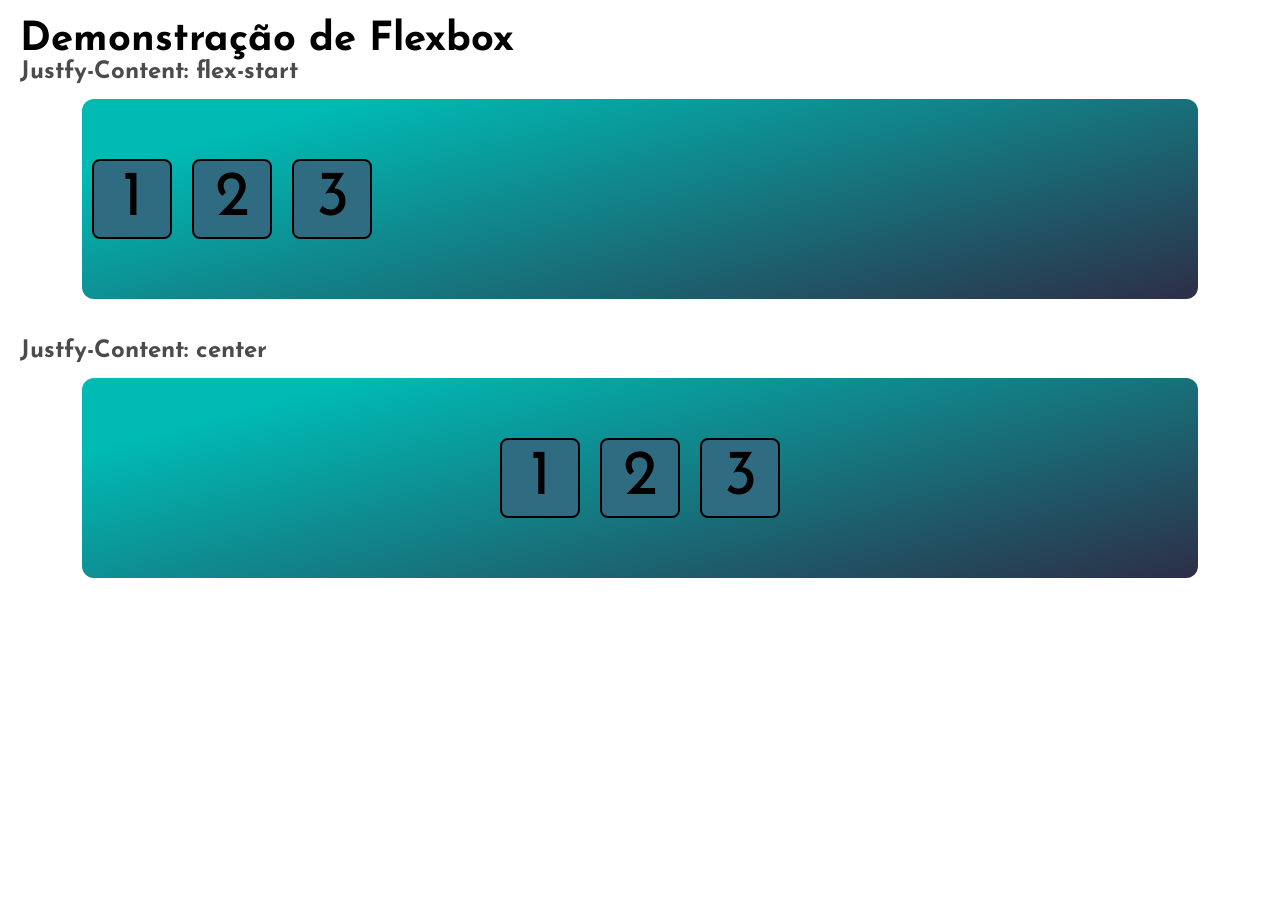
==== index.html @ 95556910 "criação da sessão justify center" ====
<!DOCTYPE html>
<html lang="pt-Br">
<head>
    <meta charset="UTF-8">
    <meta name="viewport" content="width=device-width, initial-scale=1.0">
    <title>Aula LIMA</title>
    <link rel="stylesheet" href="assets/styles/index.css">
</head>
<body>
    <h1>Demonstração de Flexbox</h1>

    <section>
        <h2>Justfy-Content: flex-start</h2>

        <div class="flex-container">
            <div class="flex-item">1</div>
            <div class="flex-item">2</div>
            <div class="flex-item">3</div>
        </div>
    </section>
   
    <section>
        <h2>Justfy-Content: center</h2>
    
        <div class="flex-container justify-center">
            <div class="flex-item">1</div>
            <div class="flex-item">2</div>
            <div class="flex-item">3</div>
        </div>
    </section>
</body>
</html>
---- assets/styles/index.css ----
@import url('https://fonts.googleapis.com/css2?family=Josefin+Sans:ital,wght@0,100..700;1,100..700&family=Roboto:ital,wght@0,100..900;1,100..900&display=swap');

*{
    margin: 0;
    padding: 0;
    box-sizing: border-box;
}

body {
    font-family:"Josefin Sans", sans-serif ;
    padding: 20px;
}

h1{
    font-size: 2.5rem;
}

section{
    margin-bottom: 40px ;
}

h2{
    margin-bottom: 15px;
    color: rgb(75, 75, 75);
}

.flex-container{
    width: 90%;
    height: 200px;
    background-image: linear-gradient(165deg,  #00BAB4 15% ,#2D2E47 100%);
    margin: 0 auto 20px;
    display: flex;
    justify-content: flex-start;
    align-items: center;
    border-radius: 12px;
}

.flex-item{
    width: 80px;
    height: 80px;
    background-color:  #2F6C82; 
    border: 2px solid black;
    color: black;
    display: flex;
    justify-content: center;
    align-items: center;
    border-radius: 8px;
    margin: 10px;
    font-size: 4rem;
}

.justify-center {
    justify-content: center;
}
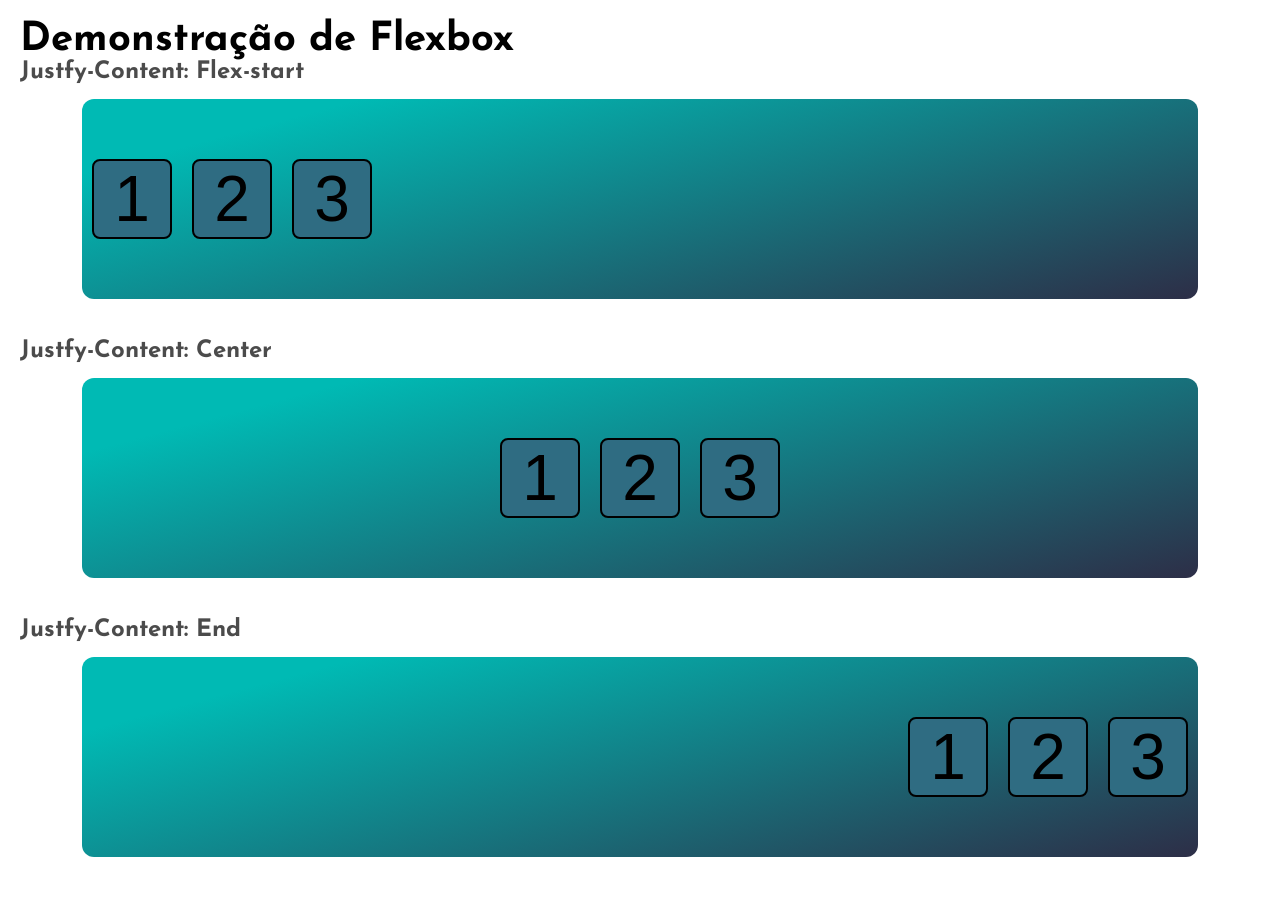
==== commit 22390ea7: "Crição sessão justify Flex-end" ====
--- a/index.html
+++ b/index.html
@@ -10,7 +10,7 @@
     <h1>Demonstração de Flexbox</h1>
 
     <section>
-        <h2>Justfy-Content: flex-start</h2>
+        <h2>Justfy-Content: Flex-start</h2>
 
         <div class="flex-container">
             <div class="flex-item">1</div>
@@ -20,7 +20,7 @@
     </section>
    
     <section>
-        <h2>Justfy-Content: center</h2>
+        <h2>Justfy-Content: Center</h2>
     
         <div class="flex-container justify-center">
             <div class="flex-item">1</div>
@@ -28,5 +28,15 @@
             <div class="flex-item">3</div>
         </div>
     </section>
+
+    <section>
+        <h2>Justfy-Content: End</h2>
+    
+        <div class="flex-container justify-end">
+            <div class="flex-item">1</div>
+            <div class="flex-item">2</div>
+            <div class="flex-item">3</div>
+        </div>
+    </section>
 </body>
 </html>
--- a/assets/styles/index.css
+++ b/assets/styles/index.css
@@ -1,4 +1,5 @@
 @import url('https://fonts.googleapis.com/css2?family=Josefin+Sans:ital,wght@0,100..700;1,100..700&family=Roboto:ital,wght@0,100..900;1,100..900&display=swap');
+@import url('https://fonts.googleapis.com/css2?family=Josefin+Sans:ital,wght@0,100..700;1,100..700&family=Permanent+Marker&family=Roboto:ital,wght@0,100..900;1,100..900&display=swap');
 
 *{
     margin: 0;
@@ -47,8 +48,13 @@
     border-radius: 8px;
     margin: 10px;
     font-size: 4rem;
+    font-family:Arial, Helvetica, sans-serif;
 }
 
 .justify-center {
     justify-content: center;
-}+}
+.justify-end {
+    justify-content:end;
+}
+
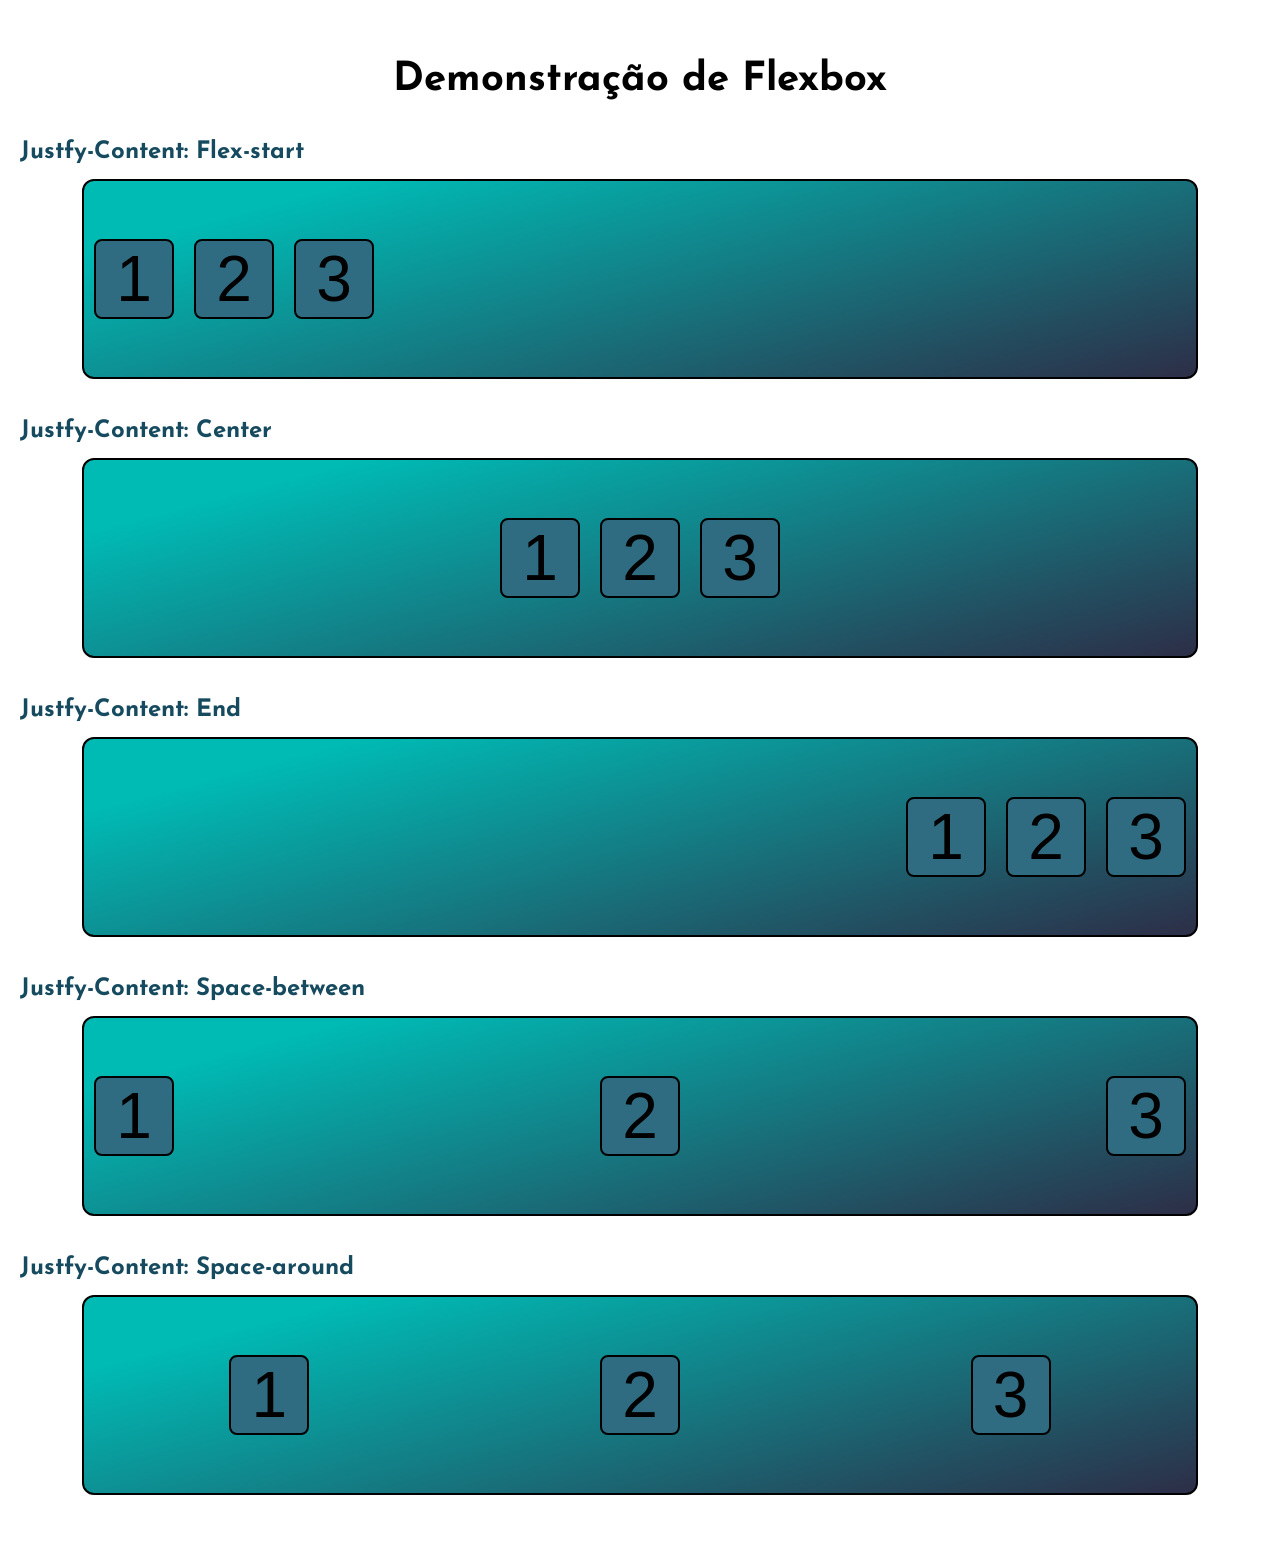
==== commit 339dc6a5: "criação justify around e between" ====
--- a/index.html
+++ b/index.html
@@ -38,5 +38,25 @@
             <div class="flex-item">3</div>
         </div>
     </section>
+
+    <section>
+        <h2>Justfy-Content: Space-between</h2>
+    
+        <div class="flex-container justify-between">
+            <div class="flex-item">1</div>
+            <div class="flex-item">2</div>
+            <div class="flex-item">3</div>
+        </div>
+    </section>
+
+    <section>
+        <h2>Justfy-Content: Space-around</h2>
+    
+        <div class="flex-container justify-around">
+            <div class="flex-item">1</div>
+            <div class="flex-item">2</div>
+            <div class="flex-item">3</div>
+        </div>
+    </section>
 </body>
 </html>
--- a/assets/styles/index.css
+++ b/assets/styles/index.css
@@ -10,10 +10,13 @@
 body {
     font-family:"Josefin Sans", sans-serif ;
     padding: 20px;
+ 
 }
 
 h1{
     font-size: 2.5rem;
+    text-align: center;
+    margin: 2.5rem;
 }
 
 section{
@@ -22,7 +25,7 @@
 
 h2{
     margin-bottom: 15px;
-    color: rgb(75, 75, 75);
+    color:#164a5e;
 }
 
 .flex-container{
@@ -34,6 +37,7 @@
     justify-content: flex-start;
     align-items: center;
     border-radius: 12px;
+    border: 2px solid black;
 }
 
 .flex-item{
@@ -58,3 +62,10 @@
     justify-content:end;
 }
 
+.justify-between{
+    justify-content: space-between;
+}
+
+.justify-around{
+    justify-content: space-around;
+}
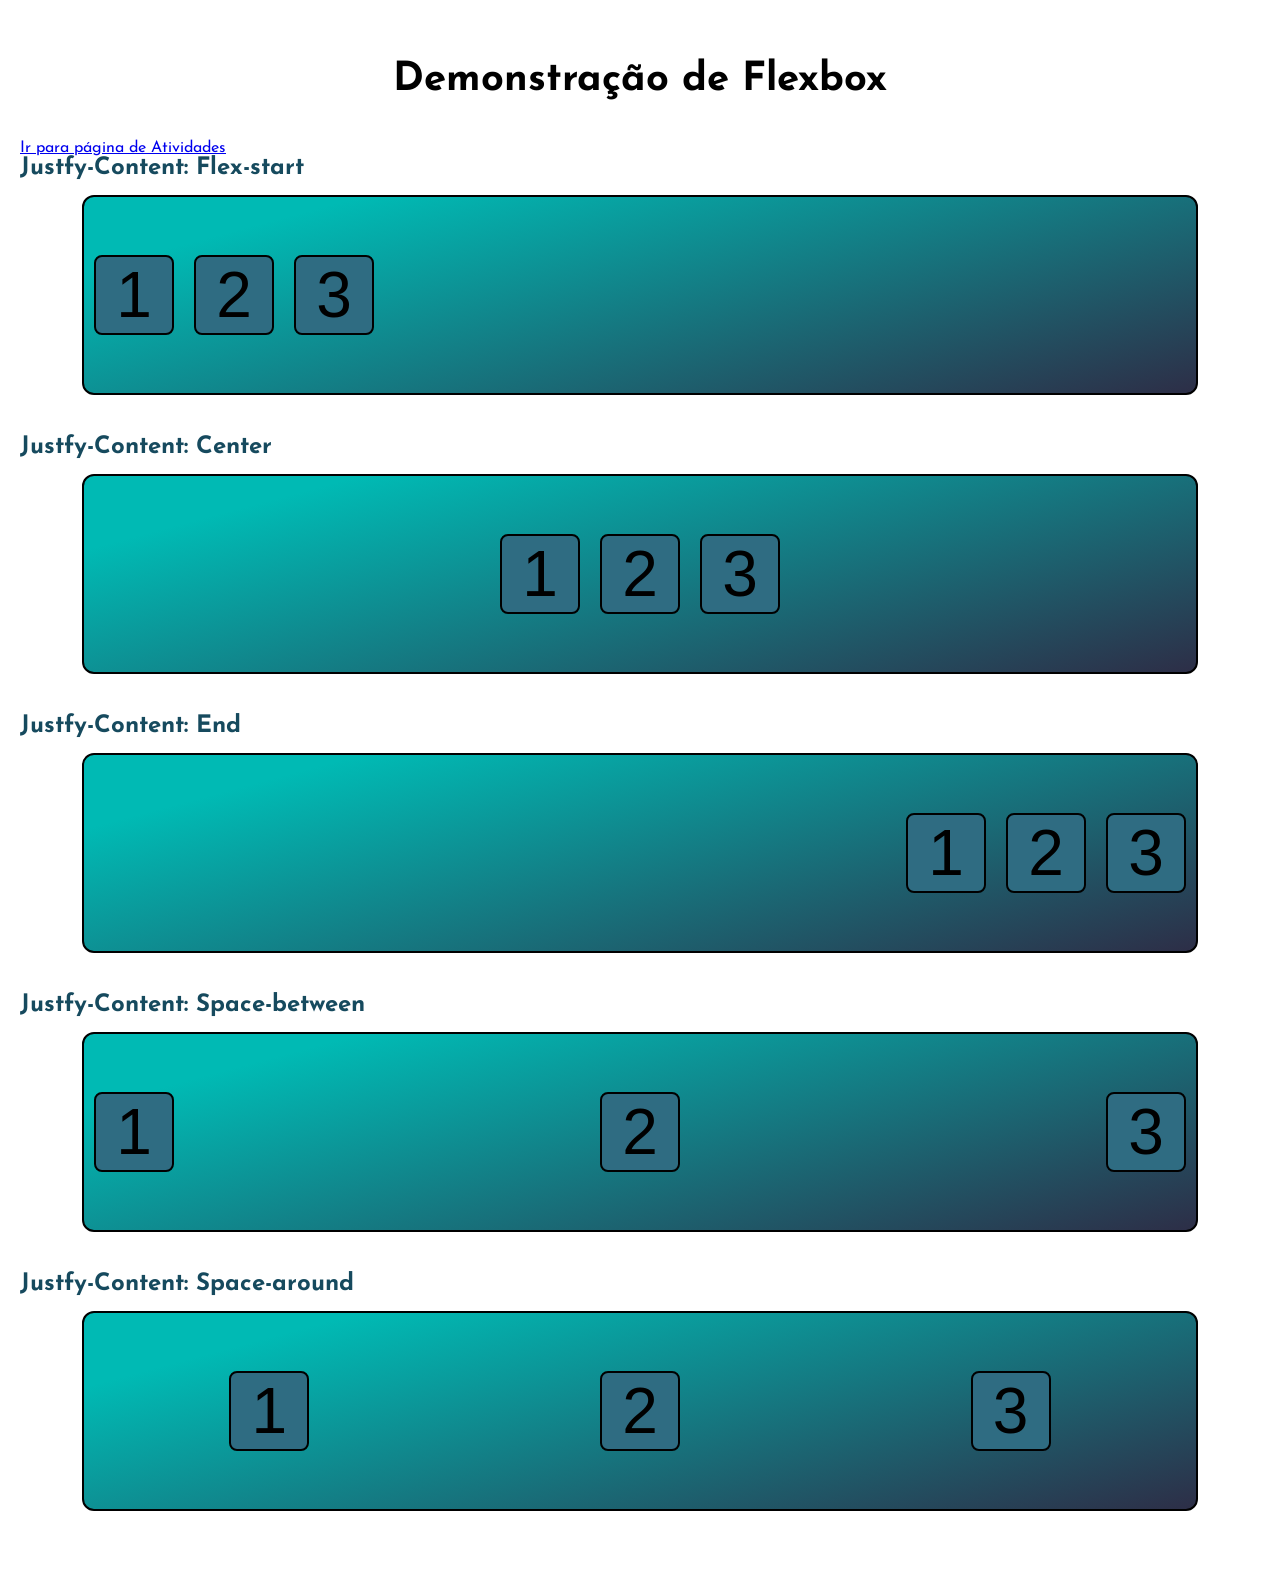
==== commit b3e64f65: "cira link de navegação entre páginas" ====
--- a/index.html
+++ b/index.html
@@ -8,6 +8,10 @@
 </head>
 <body>
     <h1>Demonstração de Flexbox</h1>
+
+    <div>
+        <a href="pages/atividades.html">Ir para página de Atividades</a>
+    </div>
 
     <section>
         <h2>Justfy-Content: Flex-start</h2>
--- a/assets/styles/index.css
+++ b/assets/styles/index.css
@@ -5,6 +5,10 @@
     margin: 0;
     padding: 0;
     box-sizing: border-box;
+}
+
+.navegacao {
+    text-decoration: none;
 }
 
 body {
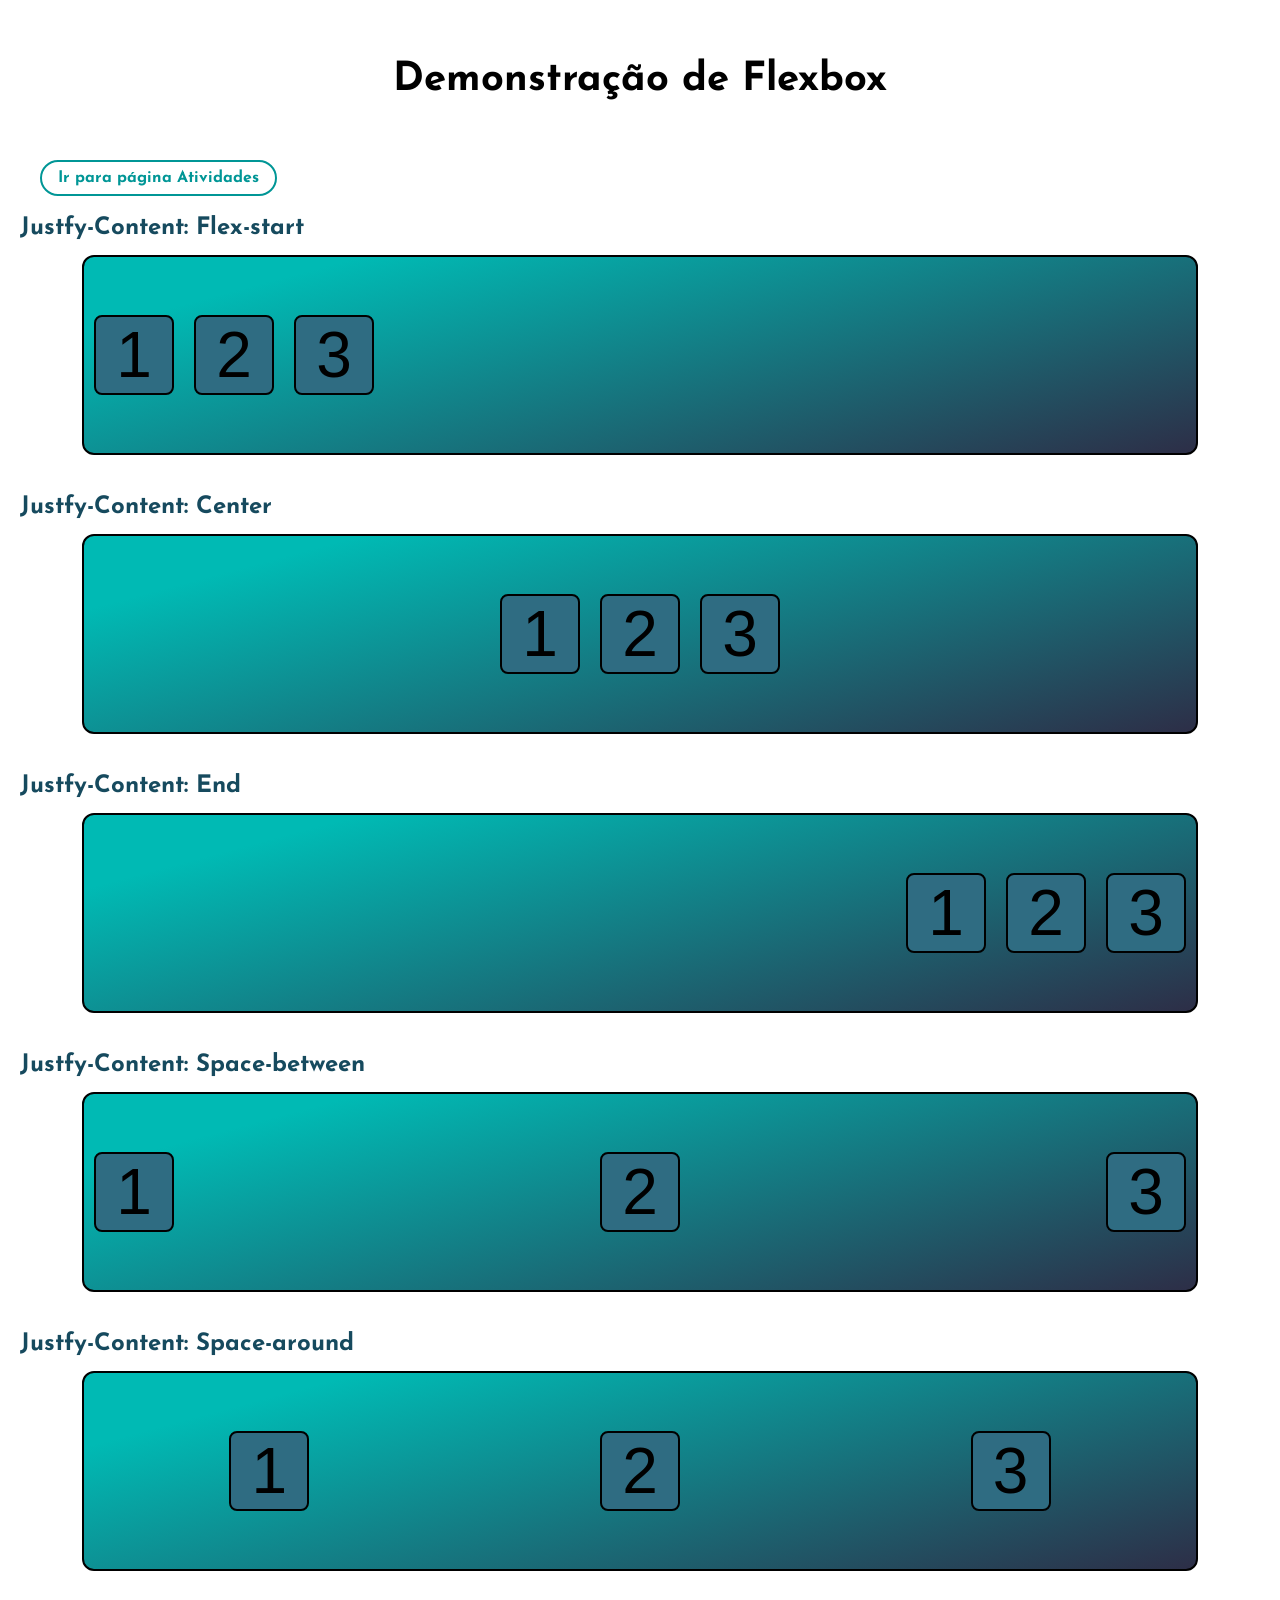
==== commit 9cb6d37b: "acerto nas nevegações" ====
--- a/index.html
+++ b/index.html
@@ -10,7 +10,7 @@
     <h1>Demonstração de Flexbox</h1>
 
     <div>
-        <a href="pages/atividades.html">Ir para página de Atividades</a>
+        <a class="navegacao" href="pages/atividades.html">Ir para página Atividades</a>
     </div>
 
     <section>
--- a/assets/styles/index.css
+++ b/assets/styles/index.css
@@ -9,6 +9,15 @@
 
 .navegacao {
     text-decoration: none;
+    color: rgb(0, 150, 150);
+    text-decoration: none;
+    font-weight: bold;
+    padding: 0.5rem 1rem;
+    margin: 20px;
+    border: 2px solid rgb(0, 150, 150);
+    border-radius: 25px;
+    display: inline-block;
+    transition: all 0.5s ease;
 }
 
 body {
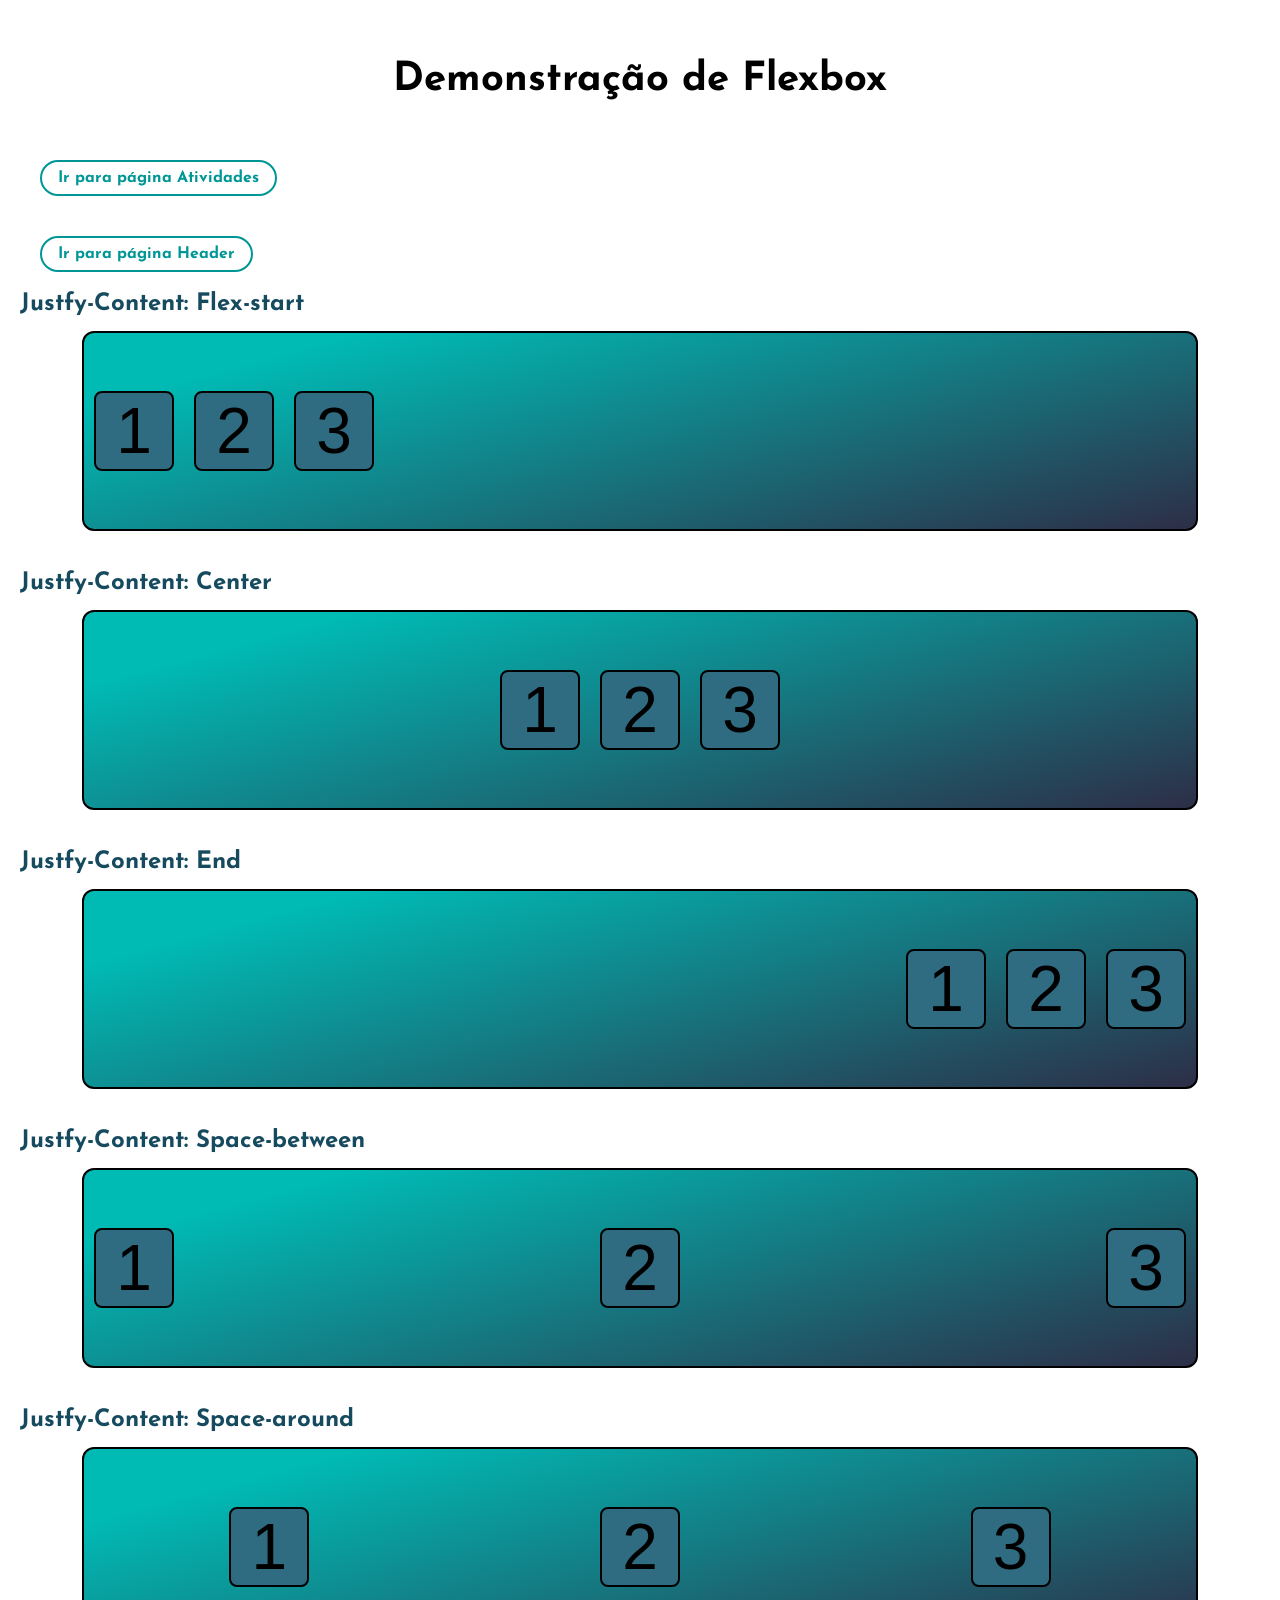
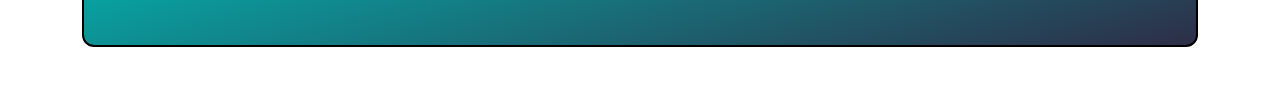
==== commit 1d1a7137: "cria header" ====
--- a/index.html
+++ b/index.html
@@ -11,6 +11,10 @@
 
     <div>
         <a class="navegacao" href="pages/atividades.html">Ir para página Atividades</a>
+    </div>
+
+    <div>
+        <a class="navegacao" href="pages/header.html">Ir para página Header</a>
     </div>
 
     <section>
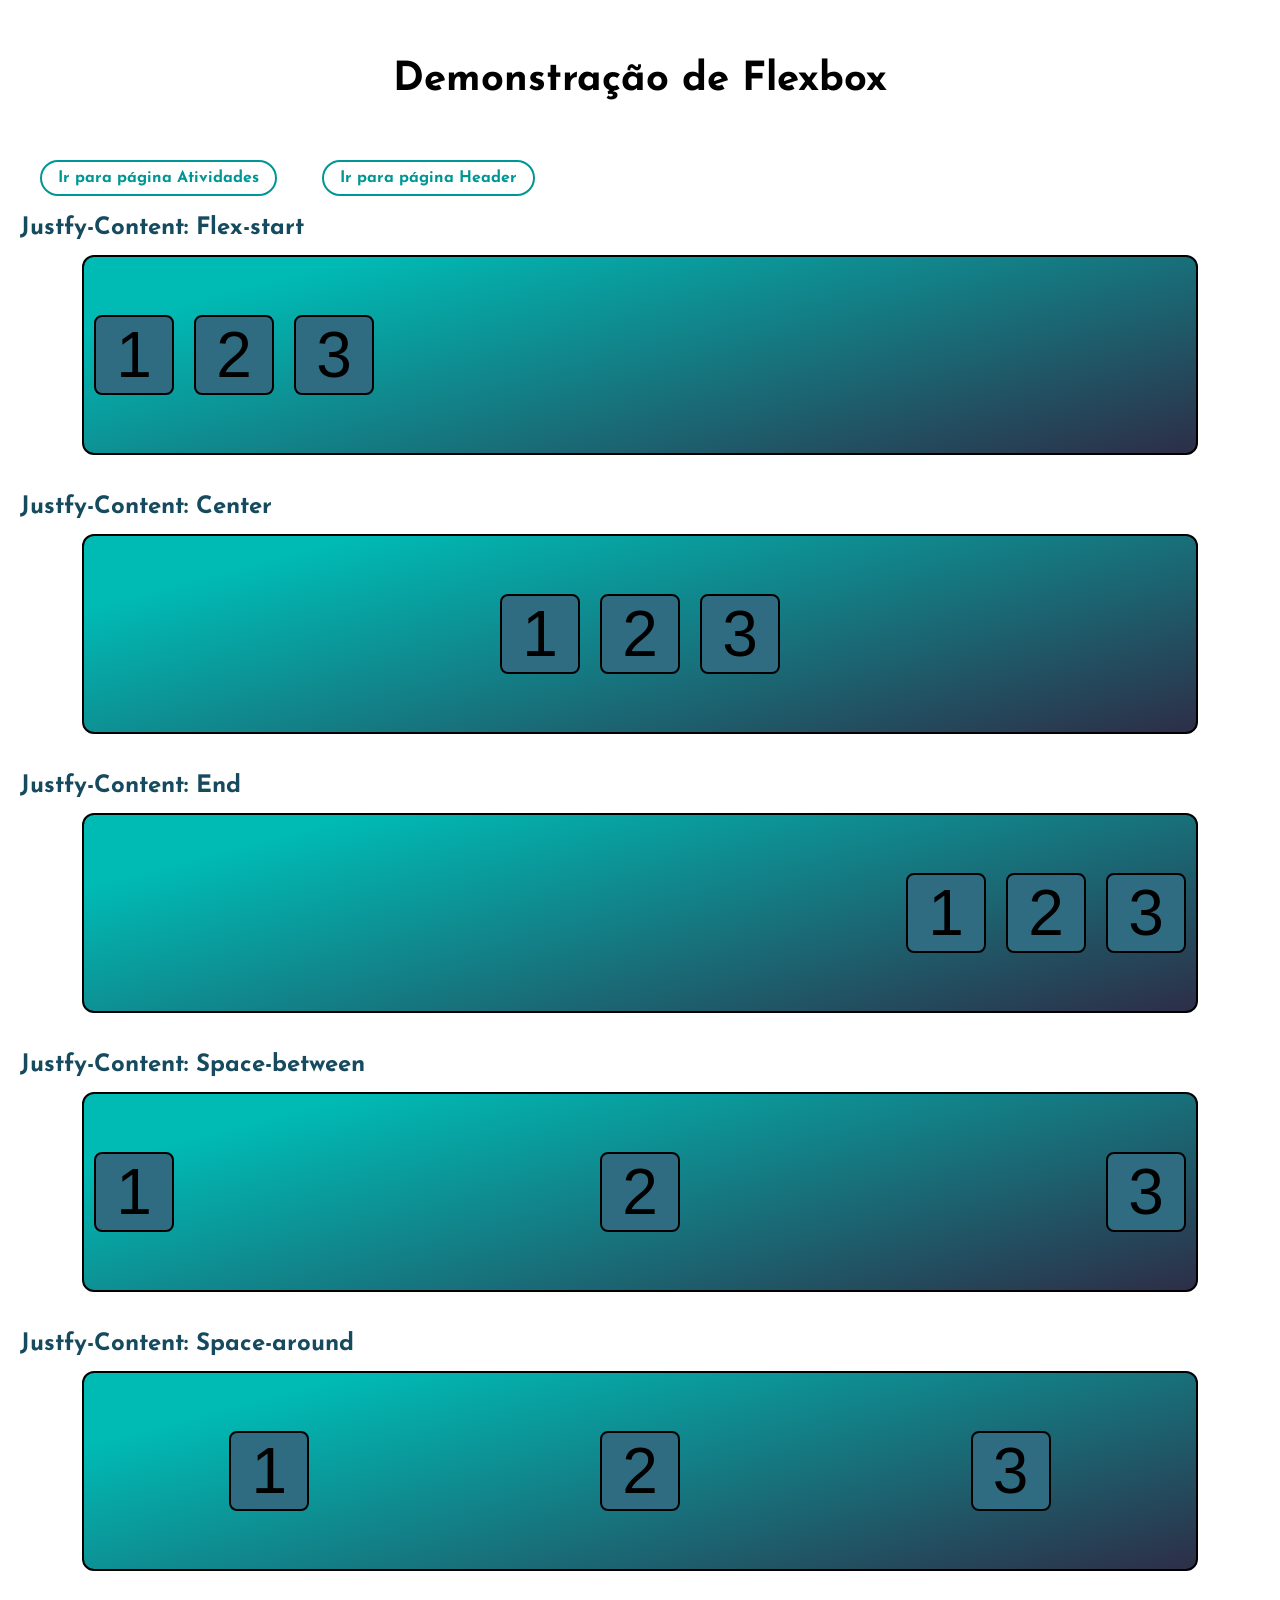
==== commit c7c78e63: "arruma coisas" ====
--- a/index.html
+++ b/index.html
@@ -10,10 +10,7 @@
     <h1>Demonstração de Flexbox</h1>
 
     <div>
-        <a class="navegacao" href="pages/atividades.html">Ir para página Atividades</a>
-    </div>
-
-    <div>
+        <a class="navegacao" href="pages/atividades.html">Ir para página Atividades </a>
         <a class="navegacao" href="pages/header.html">Ir para página Header</a>
     </div>
 
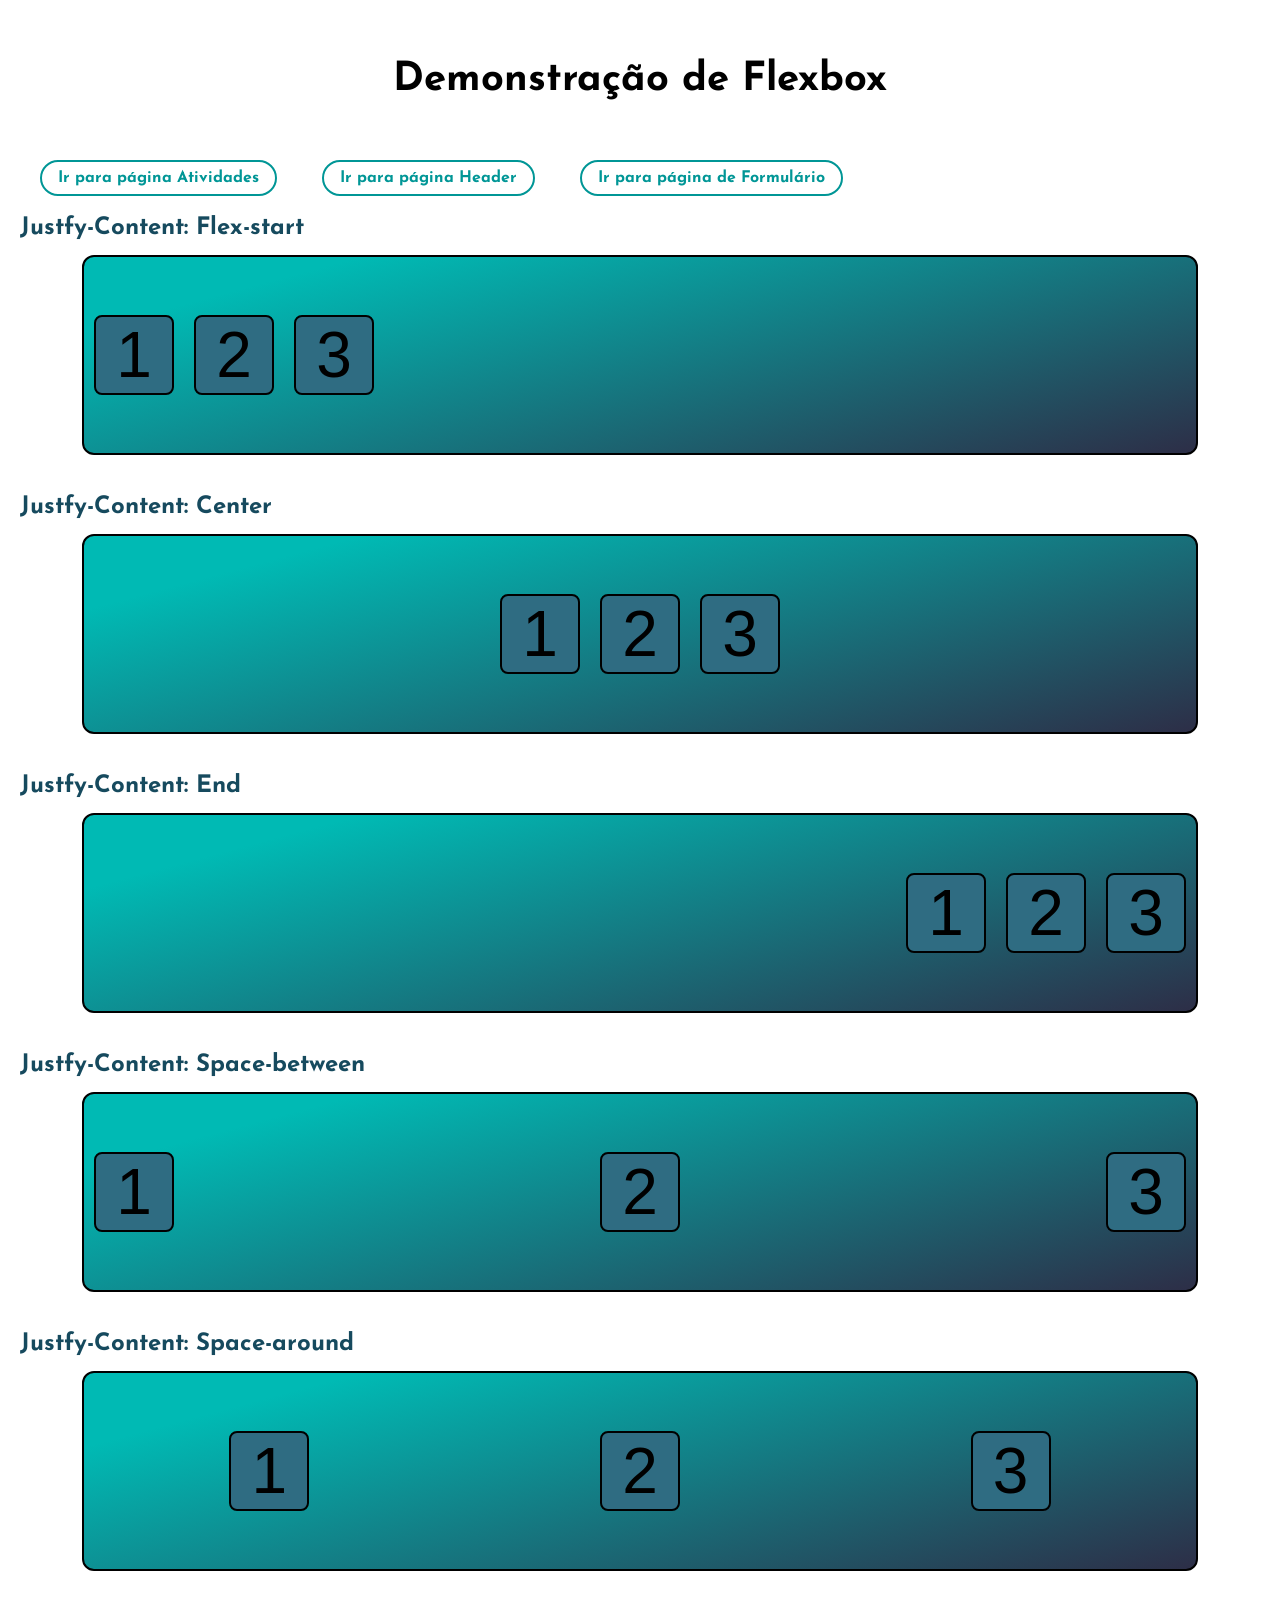
==== commit cab0d749: "Finaliza primeira parte da missão ninja" ====
--- a/index.html
+++ b/index.html
@@ -12,6 +12,8 @@
     <div>
         <a class="navegacao" href="pages/atividades.html">Ir para página Atividades </a>
         <a class="navegacao" href="pages/header.html">Ir para página Header</a>
+        <a class="navegacao" href="pages/forms.html">Ir para página de Formulário</a>
+        
     </div>
 
     <section>
